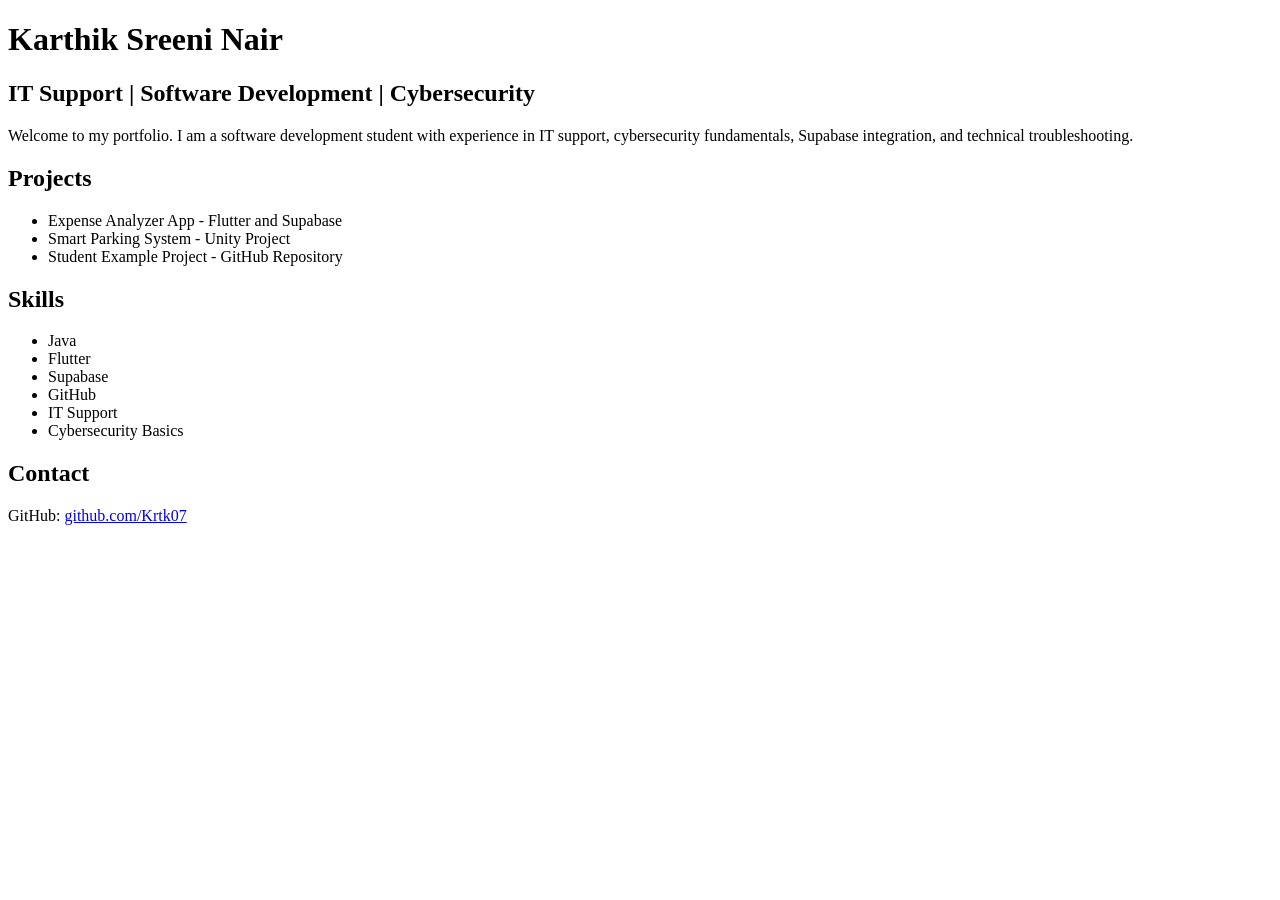
==== index.html @ 46486f05 "Create index.html" ====
<!DOCTYPE html>
<html>
<head>
  <title>Karthik Sreeni Nair - Portfolio</title>
</head>
<body>
  <h1>Karthik Sreeni Nair</h1>
  <h2>IT Support | Software Development | Cybersecurity</h2>

  <p>
    Welcome to my portfolio. I am a software development student with experience in IT support,
    cybersecurity fundamentals, Supabase integration, and technical troubleshooting.
  </p>

  <h2>Projects</h2>
  <ul>
    <li>Expense Analyzer App - Flutter and Supabase</li>
    <li>Smart Parking System - Unity Project</li>
    <li>Student Example Project - GitHub Repository</li>
  </ul>

  <h2>Skills</h2>
  <ul>
    <li>Java</li>
    <li>Flutter</li>
    <li>Supabase</li>
    <li>GitHub</li>
    <li>IT Support</li>
    <li>Cybersecurity Basics</li>
  </ul>

  <h2>Contact</h2>
  <p>GitHub: <a href="https://github.com/Krtk07">github.com/Krtk07</a></p>
</body>
</html>
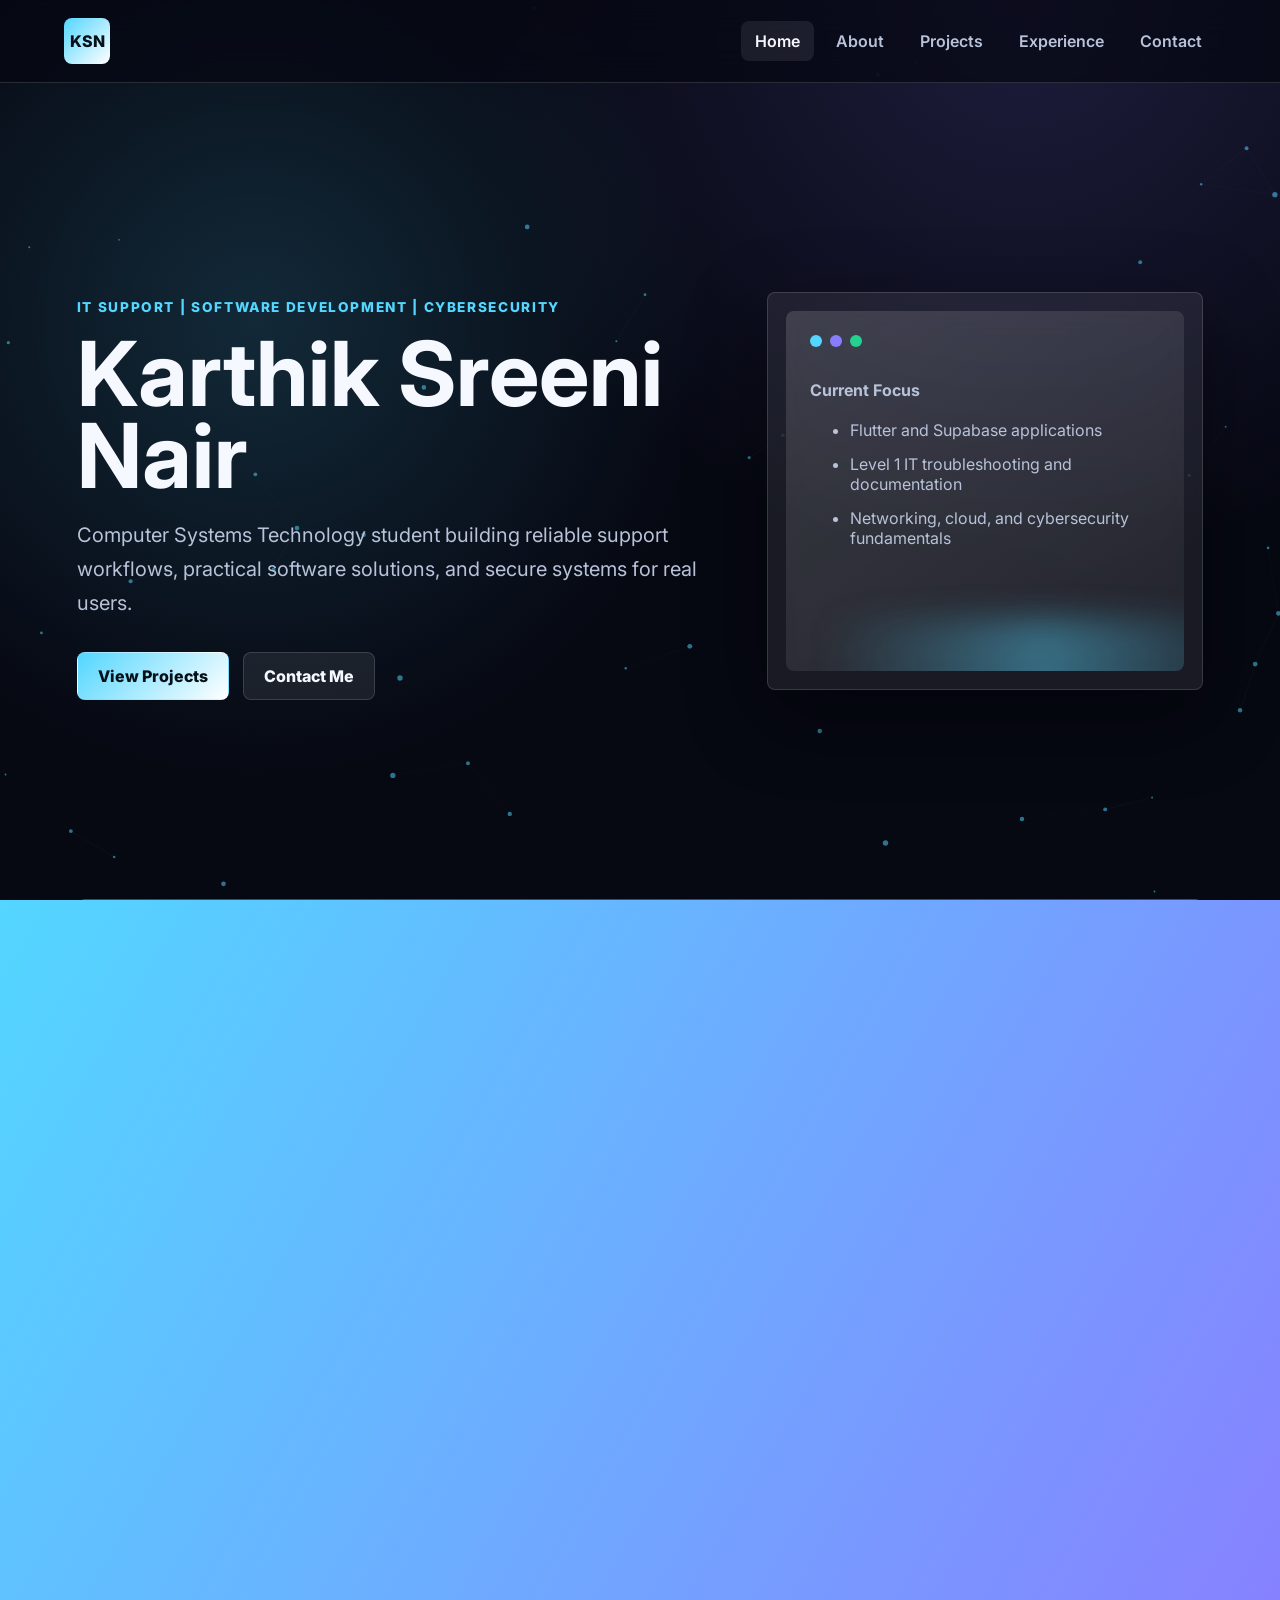
==== commit 9281d0ef: "Add files via upload" ====
--- a/index.html
+++ b/index.html
@@ -1,35 +1,91 @@
 <!DOCTYPE html>
-<html>
+<html lang="en">
 <head>
-  <title>Karthik Sreeni Nair - Portfolio</title>
+  <meta charset="UTF-8">
+  <meta name="viewport" content="width=device-width, initial-scale=1.0">
+  <title>Karthik Sreeni Nair | Portfolio</title>
+  <link rel="preconnect" href="https://fonts.googleapis.com">
+  <link rel="preconnect" href="https://fonts.gstatic.com" crossorigin>
+  <link href="https://fonts.googleapis.com/css2?family=Inter:wght@400;500;600;700;800&display=swap" rel="stylesheet">
+  <link rel="stylesheet" href="style.css">
 </head>
 <body>
-  <h1>Karthik Sreeni Nair</h1>
-  <h2>IT Support | Software Development | Cybersecurity</h2>
+  <canvas id="motion-bg" aria-hidden="true"></canvas>
+  <div class="page-transition"></div>
 
-  <p>
-    Welcome to my portfolio. I am a software development student with experience in IT support,
-    cybersecurity fundamentals, Supabase integration, and technical troubleshooting.
-  </p>
+  <header class="site-header">
+    <a class="brand" href="index.html">KSN</a>
+    <button class="nav-toggle" aria-label="Open navigation">Menu</button>
+    <nav class="site-nav">
+      <a href="index.html" class="active">Home</a>
+      <a href="about.html">About</a>
+      <a href="projects.html">Projects</a>
+      <a href="experience.html">Experience</a>
+      <a href="contact.html">Contact</a>
+    </nav>
+  </header>
 
-  <h2>Projects</h2>
-  <ul>
-    <li>Expense Analyzer App - Flutter and Supabase</li>
-    <li>Smart Parking System - Unity Project</li>
-    <li>Student Example Project - GitHub Repository</li>
-  </ul>
+  <main>
+    <section class="hero">
+      <div class="hero-copy reveal">
+        <p class="eyebrow">IT Support | Software Development | Cybersecurity</p>
+        <h1>Karthik Sreeni Nair</h1>
+        <p class="lead">
+          Computer Systems Technology student building reliable support workflows,
+          practical software solutions, and secure systems for real users.
+        </p>
+        <div class="hero-actions">
+          <a class="btn primary" href="projects.html">View Projects</a>
+          <a class="btn ghost" href="contact.html">Contact Me</a>
+        </div>
+      </div>
+      <div class="hero-panel reveal delay-1">
+        <div class="terminal-card">
+          <div class="terminal-dots"><span></span><span></span><span></span></div>
+          <p><strong>Current Focus</strong></p>
+          <ul>
+            <li>Flutter and Supabase applications</li>
+            <li>Level 1 IT troubleshooting and documentation</li>
+            <li>Networking, cloud, and cybersecurity fundamentals</li>
+          </ul>
+        </div>
+      </div>
+    </section>
 
-  <h2>Skills</h2>
-  <ul>
-    <li>Java</li>
-    <li>Flutter</li>
-    <li>Supabase</li>
-    <li>GitHub</li>
-    <li>IT Support</li>
-    <li>Cybersecurity Basics</li>
-  </ul>
+    <section class="stats-strip reveal">
+      <div><strong>2026</strong><span>Expected Graduation</span></div>
+      <div><strong>6+</strong><span>Technical Skill Areas</span></div>
+      <div><strong>3</strong><span>IT-Aligned Roles</span></div>
+      <div><strong>Live</strong><span>GitHub Portfolio</span></div>
+    </section>
 
-  <h2>Contact</h2>
-  <p>GitHub: <a href="https://github.com/Krtk07">github.com/Krtk07</a></p>
+    <section class="section-grid">
+      <article class="feature-card reveal">
+        <span class="card-number">01</span>
+        <h2>Support Mindset</h2>
+        <p>Hands-on troubleshooting for POS systems, payment terminals, mobile devices, Windows, Linux, and network issues.</p>
+      </article>
+      <article class="feature-card reveal delay-1">
+        <span class="card-number">02</span>
+        <h2>Builder Mindset</h2>
+        <p>Project experience across Flutter, Java, C#, SQL, Supabase, Unity, and responsive web development.</p>
+      </article>
+      <article class="feature-card reveal delay-2">
+        <span class="card-number">03</span>
+        <h2>Security Mindset</h2>
+        <p>Cybersecurity training with vulnerability assessment, log analysis, system hardening, and lab-based security operations.</p>
+      </article>
+    </section>
+  </main>
+
+  <footer class="site-footer">
+    <p>Built by Karthik Sreeni Nair</p>
+    <div>
+      <a href="https://github.com/Krthk07">GitHub</a>
+      <a href="mailto:karthik705030@gmail.com">Email</a>
+    </div>
+  </footer>
+
+  <script src="script.js"></script>
 </body>
 </html>
--- a/style.css
+++ b/style.css
@@ -0,0 +1,575 @@
+:root {
+  --bg: #060812;
+  --panel: rgba(255, 255, 255, 0.08);
+  --panel-strong: rgba(255, 255, 255, 0.14);
+  --text: #f6f8ff;
+  --muted: #b8c2d9;
+  --line: rgba(255, 255, 255, 0.14);
+  --accent: #53d6ff;
+  --accent-2: #8a7cff;
+  --accent-3: #24d18f;
+  --shadow: 0 24px 80px rgba(0, 0, 0, 0.42);
+}
+
+* {
+  box-sizing: border-box;
+}
+
+html {
+  scroll-behavior: smooth;
+}
+
+body {
+  margin: 0;
+  min-height: 100vh;
+  font-family: "Inter", Arial, sans-serif;
+  color: var(--text);
+  background:
+    radial-gradient(circle at 20% 20%, rgba(83, 214, 255, 0.16), transparent 28%),
+    radial-gradient(circle at 80% 0%, rgba(138, 124, 255, 0.18), transparent 30%),
+    var(--bg);
+  overflow-x: hidden;
+}
+
+a {
+  color: inherit;
+  text-decoration: none;
+}
+
+#motion-bg {
+  position: fixed;
+  inset: 0;
+  z-index: -1;
+  opacity: 0.7;
+}
+
+.page-transition {
+  position: fixed;
+  inset: 0;
+  z-index: 20;
+  pointer-events: none;
+  background: linear-gradient(120deg, var(--accent), var(--accent-2));
+  transform: translateY(100%);
+}
+
+body.is-leaving .page-transition {
+  animation: slideCover 0.55s cubic-bezier(0.7, 0, 0.2, 1) forwards;
+}
+
+.site-header {
+  position: sticky;
+  top: 0;
+  z-index: 10;
+  display: flex;
+  align-items: center;
+  justify-content: space-between;
+  padding: 18px clamp(20px, 5vw, 72px);
+  background: rgba(6, 8, 18, 0.72);
+  border-bottom: 1px solid var(--line);
+  backdrop-filter: blur(18px);
+}
+
+.brand {
+  display: grid;
+  place-items: center;
+  width: 46px;
+  height: 46px;
+  border-radius: 8px;
+  color: #061018;
+  font-weight: 800;
+  background: linear-gradient(135deg, var(--accent), #ffffff);
+}
+
+.site-nav {
+  display: flex;
+  align-items: center;
+  gap: 8px;
+}
+
+.site-nav a {
+  padding: 10px 14px;
+  border-radius: 8px;
+  color: var(--muted);
+  font-weight: 600;
+}
+
+.site-nav a:hover,
+.site-nav a.active {
+  color: var(--text);
+  background: var(--panel);
+}
+
+.nav-toggle {
+  display: none;
+  color: var(--text);
+  background: var(--panel);
+  border: 1px solid var(--line);
+  border-radius: 8px;
+  padding: 10px 12px;
+}
+
+.hero {
+  display: grid;
+  grid-template-columns: minmax(0, 1.2fr) minmax(320px, 0.8fr);
+  gap: 36px;
+  align-items: center;
+  min-height: calc(100vh - 84px);
+  padding: 72px clamp(20px, 6vw, 92px);
+}
+
+.eyebrow {
+  color: var(--accent);
+  font-size: 0.85rem;
+  font-weight: 800;
+  letter-spacing: 0.12em;
+  text-transform: uppercase;
+}
+
+h1 {
+  margin: 12px 0 20px;
+  max-width: 980px;
+  font-size: clamp(2.5rem, 7vw, 6.8rem);
+  line-height: 0.92;
+}
+
+h2 {
+  margin: 0 0 14px;
+  font-size: clamp(1.4rem, 3vw, 2.1rem);
+}
+
+h3 {
+  margin: 6px 0 8px;
+  font-size: 1.15rem;
+}
+
+p {
+  color: var(--muted);
+  line-height: 1.7;
+}
+
+.lead {
+  max-width: 760px;
+  font-size: clamp(1rem, 2vw, 1.25rem);
+}
+
+.hero-actions {
+  display: flex;
+  flex-wrap: wrap;
+  gap: 14px;
+  margin-top: 32px;
+}
+
+.btn {
+  display: inline-flex;
+  align-items: center;
+  justify-content: center;
+  min-height: 48px;
+  padding: 0 20px;
+  border-radius: 8px;
+  font-weight: 800;
+  border: 1px solid var(--line);
+}
+
+.btn.primary {
+  color: #041017;
+  background: linear-gradient(135deg, var(--accent), #ffffff);
+}
+
+.btn.ghost {
+  background: var(--panel);
+}
+
+.hero-panel,
+.glass-panel,
+.project-card,
+.feature-card,
+.timeline,
+.contact-hero {
+  border: 1px solid var(--line);
+  background: var(--panel);
+  box-shadow: var(--shadow);
+  backdrop-filter: blur(20px);
+}
+
+.hero-panel {
+  border-radius: 8px;
+  padding: 18px;
+  transform: perspective(900px) rotateY(-8deg);
+}
+
+.terminal-card {
+  min-height: 360px;
+  padding: 24px;
+  border-radius: 8px;
+  background: linear-gradient(145deg, rgba(255, 255, 255, 0.14), rgba(255, 255, 255, 0.04));
+  overflow: hidden;
+  position: relative;
+}
+
+.terminal-card::after {
+  content: "";
+  position: absolute;
+  inset: auto -20% -30% 10%;
+  height: 160px;
+  background: linear-gradient(90deg, transparent, rgba(83, 214, 255, 0.4), transparent);
+  filter: blur(16px);
+  animation: scanLine 4s linear infinite;
+}
+
+.terminal-dots {
+  display: flex;
+  gap: 8px;
+  margin-bottom: 30px;
+}
+
+.terminal-dots span {
+  width: 12px;
+  height: 12px;
+  border-radius: 999px;
+  background: var(--accent);
+}
+
+.terminal-dots span:nth-child(2) {
+  background: var(--accent-2);
+}
+
+.terminal-dots span:nth-child(3) {
+  background: var(--accent-3);
+}
+
+.terminal-card li {
+  margin: 14px 0;
+  color: var(--muted);
+}
+
+.stats-strip {
+  display: grid;
+  grid-template-columns: repeat(4, 1fr);
+  gap: 1px;
+  margin: 0 clamp(20px, 6vw, 92px) 72px;
+  overflow: hidden;
+  border: 1px solid var(--line);
+  border-radius: 8px;
+  background: var(--line);
+}
+
+.stats-strip div {
+  padding: 26px;
+  background: rgba(6, 8, 18, 0.78);
+}
+
+.stats-strip strong {
+  display: block;
+  font-size: 2rem;
+}
+
+.stats-strip span {
+  color: var(--muted);
+}
+
+.section-grid,
+.project-grid,
+.split-section {
+  display: grid;
+  gap: 22px;
+  padding: 0 clamp(20px, 6vw, 92px) 90px;
+}
+
+.section-grid {
+  grid-template-columns: repeat(3, 1fr);
+}
+
+.feature-card {
+  min-height: 260px;
+  padding: 28px;
+  border-radius: 8px;
+}
+
+.card-number {
+  display: inline-flex;
+  margin-bottom: 52px;
+  color: var(--accent);
+  font-weight: 800;
+}
+
+.content-page {
+  padding: 72px 0 40px;
+}
+
+.page-heading {
+  padding: 0 clamp(20px, 6vw, 92px) 44px;
+}
+
+.page-heading h1 {
+  max-width: 1100px;
+  font-size: clamp(2.2rem, 6vw, 5rem);
+}
+
+.split-section {
+  grid-template-columns: minmax(0, 0.9fr) minmax(0, 1.1fr);
+  align-items: stretch;
+}
+
+.glass-panel {
+  border-radius: 8px;
+  padding: 30px;
+}
+
+.skill-cloud {
+  display: flex;
+  flex-wrap: wrap;
+  align-content: center;
+  gap: 12px;
+}
+
+.skill-cloud span,
+.tags span {
+  display: inline-flex;
+  padding: 10px 13px;
+  border-radius: 8px;
+  color: var(--text);
+  background: var(--panel-strong);
+  border: 1px solid var(--line);
+  font-weight: 700;
+}
+
+.timeline {
+  margin: 0 clamp(20px, 6vw, 92px) 90px;
+  padding: 34px;
+  border-radius: 8px;
+}
+
+.timeline-item {
+  position: relative;
+  padding: 24px 0 24px 28px;
+  border-left: 2px solid var(--line);
+}
+
+.timeline-item::before {
+  content: "";
+  position: absolute;
+  left: -7px;
+  top: 32px;
+  width: 12px;
+  height: 12px;
+  border-radius: 999px;
+  background: var(--accent);
+  box-shadow: 0 0 0 8px rgba(83, 214, 255, 0.14);
+}
+
+.timeline-item span {
+  color: var(--accent);
+  font-weight: 800;
+}
+
+.project-grid {
+  grid-template-columns: repeat(2, minmax(0, 1fr));
+}
+
+.project-card {
+  border-radius: 8px;
+  padding: 18px;
+}
+
+.project-visual {
+  display: grid;
+  place-items: end start;
+  min-height: 220px;
+  padding: 22px;
+  margin-bottom: 22px;
+  border-radius: 8px;
+  overflow: hidden;
+  background: linear-gradient(135deg, rgba(83, 214, 255, 0.9), rgba(138, 124, 255, 0.5));
+}
+
+.project-visual span {
+  font-size: 4rem;
+  font-weight: 800;
+}
+
+.video-style {
+  position: relative;
+}
+
+.video-style::before,
+.video-style::after {
+  content: "";
+  position: absolute;
+  inset: -30%;
+  background:
+    linear-gradient(90deg, transparent, rgba(255, 255, 255, 0.25), transparent),
+    repeating-linear-gradient(0deg, rgba(255, 255, 255, 0.1) 0 1px, transparent 1px 14px);
+  animation: videoMove 5s linear infinite;
+}
+
+.video-style span {
+  position: relative;
+  z-index: 1;
+}
+
+.video-style.alt {
+  background: linear-gradient(135deg, #8a7cff, #ff6fb1);
+}
+
+.video-style.warm {
+  background: linear-gradient(135deg, #ffb86b, #ff6b6b);
+}
+
+.video-style.green {
+  background: linear-gradient(135deg, #24d18f, #53d6ff);
+}
+
+.tags {
+  display: flex;
+  flex-wrap: wrap;
+  gap: 10px;
+  margin-top: 20px;
+}
+
+.contact-hero {
+  margin: 0 clamp(20px, 6vw, 92px) 90px;
+  padding: clamp(28px, 6vw, 64px);
+  border-radius: 8px;
+}
+
+.contact-grid {
+  display: grid;
+  grid-template-columns: repeat(2, minmax(0, 1fr));
+  gap: 14px;
+  margin-top: 34px;
+}
+
+.contact-grid a {
+  padding: 18px;
+  border-radius: 8px;
+  background: var(--panel-strong);
+  border: 1px solid var(--line);
+  color: var(--accent);
+  font-weight: 800;
+  word-break: break-word;
+}
+
+.site-footer {
+  display: flex;
+  justify-content: space-between;
+  gap: 20px;
+  padding: 28px clamp(20px, 5vw, 72px);
+  border-top: 1px solid var(--line);
+}
+
+.site-footer div {
+  display: flex;
+  gap: 18px;
+}
+
+.site-footer a {
+  color: var(--accent);
+  font-weight: 800;
+}
+
+.reveal {
+  opacity: 0;
+  transform: translateY(26px);
+  transition: opacity 0.75s ease, transform 0.75s ease;
+}
+
+.reveal.visible {
+  opacity: 1;
+  transform: translateY(0);
+}
+
+.delay-1 {
+  transition-delay: 0.12s;
+}
+
+.delay-2 {
+  transition-delay: 0.24s;
+}
+
+@keyframes slideCover {
+  to {
+    transform: translateY(0);
+  }
+}
+
+@keyframes scanLine {
+  from {
+    transform: translateX(-80%);
+  }
+  to {
+    transform: translateX(160%);
+  }
+}
+
+@keyframes videoMove {
+  from {
+    transform: translate3d(-12%, -12%, 0) rotate(0deg);
+  }
+  to {
+    transform: translate3d(12%, 12%, 0) rotate(8deg);
+  }
+}
+
+@media (max-width: 900px) {
+  .site-header {
+    align-items: flex-start;
+  }
+
+  .nav-toggle {
+    display: inline-flex;
+  }
+
+  .site-nav {
+    display: none;
+    position: absolute;
+    top: 72px;
+    left: 20px;
+    right: 20px;
+    flex-direction: column;
+    align-items: stretch;
+    padding: 12px;
+    border: 1px solid var(--line);
+    border-radius: 8px;
+    background: rgba(6, 8, 18, 0.96);
+  }
+
+  .site-nav.open {
+    display: flex;
+  }
+
+  .hero,
+  .split-section,
+  .project-grid,
+  .section-grid {
+    grid-template-columns: 1fr;
+  }
+
+  .hero {
+    min-height: auto;
+    padding-top: 46px;
+  }
+
+  .hero-panel {
+    transform: none;
+  }
+
+  .stats-strip,
+  .contact-grid {
+    grid-template-columns: 1fr;
+  }
+
+  .site-footer {
+    flex-direction: column;
+  }
+}
+
+@media (prefers-reduced-motion: reduce) {
+  *,
+  *::before,
+  *::after {
+    animation-duration: 0.01ms !important;
+    animation-iteration-count: 1 !important;
+    scroll-behavior: auto !important;
+    transition-duration: 0.01ms !important;
+  }
+}
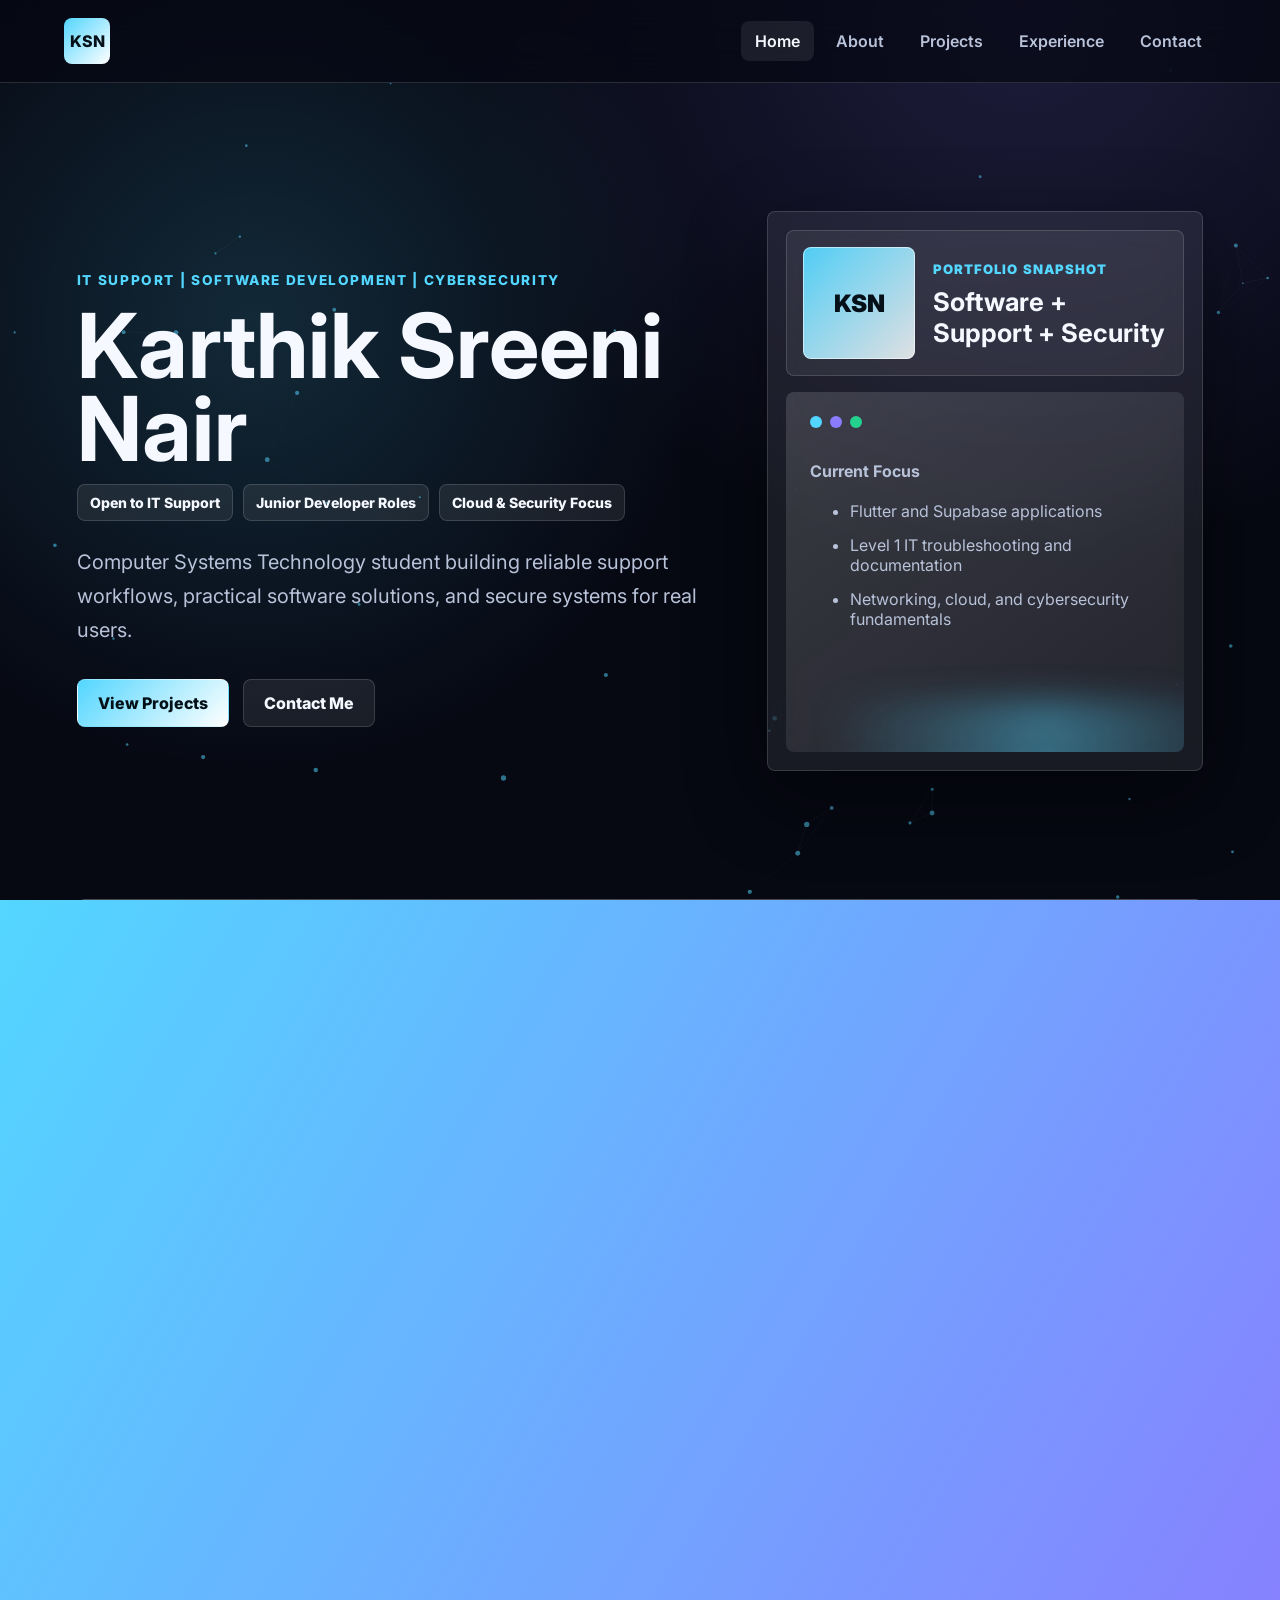
==== commit c259319b: "Add files via upload" ====
--- a/index.html
+++ b/index.html
@@ -30,6 +30,11 @@
       <div class="hero-copy reveal">
         <p class="eyebrow">IT Support | Software Development | Cybersecurity</p>
         <h1>Karthik Sreeni Nair</h1>
+        <div class="hero-badges" aria-label="Portfolio highlights">
+          <span>Open to IT Support</span>
+          <span>Junior Developer Roles</span>
+          <span>Cloud & Security Focus</span>
+        </div>
         <p class="lead">
           Computer Systems Technology student building reliable support workflows,
           practical software solutions, and secure systems for real users.
@@ -40,6 +45,16 @@
         </div>
       </div>
       <div class="hero-panel reveal delay-1">
+        <div class="profile-card">
+          <div class="profile-photo">
+            <img src="assets/profile.jpg" alt="Karthik Sreeni Nair" onerror="this.parentElement.classList.add('no-photo'); this.remove();">
+            <span>KSN</span>
+          </div>
+          <div>
+            <p class="profile-label">Portfolio Snapshot</p>
+            <h2>Software + Support + Security</h2>
+          </div>
+        </div>
         <div class="terminal-card">
           <div class="terminal-dots"><span></span><span></span><span></span></div>
           <p><strong>Current Focus</strong></p>
--- a/style.css
+++ b/style.css
@@ -159,6 +159,23 @@
   margin-top: 32px;
 }
 
+.hero-badges {
+  display: flex;
+  flex-wrap: wrap;
+  gap: 10px;
+  margin: -6px 0 24px;
+}
+
+.hero-badges span {
+  padding: 9px 12px;
+  border: 1px solid var(--line);
+  border-radius: 8px;
+  color: var(--text);
+  background: rgba(255, 255, 255, 0.08);
+  font-size: 0.88rem;
+  font-weight: 800;
+}
+
 .btn {
   display: inline-flex;
   align-items: center;
@@ -197,6 +214,69 @@
   transform: perspective(900px) rotateY(-8deg);
 }
 
+.profile-card {
+  display: grid;
+  grid-template-columns: 112px 1fr;
+  gap: 18px;
+  align-items: center;
+  margin-bottom: 16px;
+  padding: 16px;
+  border: 1px solid var(--line);
+  border-radius: 8px;
+  background: rgba(255, 255, 255, 0.07);
+}
+
+.profile-photo {
+  position: relative;
+  display: grid;
+  place-items: center;
+  width: 112px;
+  height: 112px;
+  overflow: hidden;
+  border-radius: 8px;
+  background:
+    linear-gradient(135deg, rgba(83, 214, 255, 0.95), rgba(255, 255, 255, 0.85));
+  color: #061018;
+  font-size: 1.5rem;
+  font-weight: 900;
+}
+
+.profile-photo::after {
+  content: "";
+  position: absolute;
+  inset: 0;
+  border: 1px solid rgba(255, 255, 255, 0.55);
+  border-radius: inherit;
+}
+
+.profile-photo img {
+  position: absolute;
+  inset: 0;
+  width: 100%;
+  height: 100%;
+  object-fit: cover;
+  z-index: 1;
+}
+
+.profile-photo span {
+  position: relative;
+  z-index: 0;
+}
+
+.profile-label {
+  margin: 0 0 6px;
+  color: var(--accent);
+  font-size: 0.82rem;
+  font-weight: 900;
+  letter-spacing: 0.08em;
+  text-transform: uppercase;
+}
+
+.profile-card h2 {
+  margin: 0;
+  font-size: clamp(1.2rem, 2vw, 1.6rem);
+}
+
 .terminal-card {
   min-height: 360px;
   padding: 24px;
@@ -373,7 +453,7 @@
 
 .project-visual {
   display: grid;
-  place-items: end start;
+  place-items: center;
   min-height: 220px;
   padding: 22px;
   margin-bottom: 22px;
@@ -385,6 +465,131 @@
 .project-visual span {
   font-size: 4rem;
   font-weight: 800;
+}
+
+.project-detail {
+  margin-top: 12px;
+  padding-top: 12px;
+  border-top: 1px solid var(--line);
+  color: #d9e3f7;
+  font-size: 0.96rem;
+}
+
+.app-visual {
+  background:
+    radial-gradient(circle at 20% 25%, rgba(255, 255, 255, 0.24), transparent 18%),
+    linear-gradient(135deg, rgba(83, 214, 255, 0.9), rgba(138, 124, 255, 0.5));
+}
+
+.phone-mockup {
+  width: 132px;
+  height: 190px;
+  padding: 18px;
+  border: 6px solid rgba(4, 16, 23, 0.86);
+  border-radius: 26px;
+  background: rgba(255, 255, 255, 0.9);
+  box-shadow: 0 22px 40px rgba(0, 0, 0, 0.28);
+  animation: floatCard 4s ease-in-out infinite;
+}
+
+.phone-mockup span {
+  display: block;
+  height: 22px;
+  margin: 12px 0;
+  border-radius: 8px;
+  background: linear-gradient(90deg, #53d6ff, #8a7cff);
+}
+
+.phone-mockup span:nth-child(2) {
+  width: 70%;
+  background: #24d18f;
+}
+
+.phone-mockup span:nth-child(3) {
+  width: 88%;
+}
+
+.parking-visual {
+  background: linear-gradient(135deg, #8a7cff, #ff6fb1);
+}
+
+.parking-grid {
+  display: grid;
+  grid-template-columns: repeat(3, 70px);
+  gap: 12px;
+  transform: rotateX(52deg) rotateZ(-18deg);
+}
+
+.parking-grid i {
+  height: 82px;
+  border-radius: 8px;
+  background: rgba(255, 255, 255, 0.22);
+  border: 2px solid rgba(255, 255, 255, 0.45);
+  animation: parkingPulse 2.8s ease-in-out infinite;
+}
+
+.parking-grid i:nth-child(2),
+.parking-grid i:nth-child(5) {
+  background: rgba(36, 209, 143, 0.86);
+}
+
+.security-visual {
+  position: relative;
+  background: linear-gradient(135deg, #ffb86b, #ff6b6b);
+}
+
+.shield-mockup {
+  width: 150px;
+  height: 170px;
+  clip-path: polygon(50% 0, 92% 18%, 82% 78%, 50% 100%, 18% 78%, 8% 18%);
+  background: rgba(255, 255, 255, 0.88);
+  box-shadow: 0 24px 44px rgba(0, 0, 0, 0.24);
+}
+
+.scan-beam {
+  position: absolute;
+  width: 120%;
+  height: 22px;
+  background: rgba(255, 255, 255, 0.45);
+  filter: blur(4px);
+  animation: securityScan 2.4s linear infinite;
+}
+
+.support-visual {
+  background: linear-gradient(135deg, #24d18f, #53d6ff);
+}
+
+.ticket-stack {
+  position: relative;
+  width: 220px;
+  height: 142px;
+}
+
+.ticket-stack span {
+  position: absolute;
+  width: 180px;
+  height: 86px;
+  border-radius: 8px;
+  background: rgba(255, 255, 255, 0.86);
+  box-shadow: 0 18px 30px rgba(0, 0, 0, 0.22);
+  animation: ticketShift 3.8s ease-in-out infinite;
+}
+
+.ticket-stack span:nth-child(1) {
+  left: 0;
+  top: 0;
+}
+
+.ticket-stack span:nth-child(2) {
+  left: 20px;
+  top: 28px;
+  animation-delay: 0.2s;
+}
+
+.ticket-stack span:nth-child(3) {
+  left: 40px;
+  top: 56px;
+  animation-delay: 0.4s;
 }
 
 .video-style {
@@ -507,6 +712,42 @@
   }
   to {
     transform: translate3d(12%, 12%, 0) rotate(8deg);
+  }
+}
+
+@keyframes floatCard {
+  0%, 100% {
+    transform: translateY(0) rotate(-3deg);
+  }
+  50% {
+    transform: translateY(-14px) rotate(3deg);
+  }
+}
+
+@keyframes parkingPulse {
+  0%, 100% {
+    transform: translateY(0);
+  }
+  50% {
+    transform: translateY(-10px);
+  }
+}
+
+@keyframes securityScan {
+  from {
+    transform: translateY(-120px) rotate(-12deg);
+  }
+  to {
+    transform: translateY(150px) rotate(-12deg);
+  }
+}
+
+@keyframes ticketShift {
+  0%, 100% {
+    transform: translateX(0);
+  }
+  50% {
+    transform: translateX(14px);
   }
 }
 
@@ -553,6 +794,10 @@
     transform: none;
   }
 
+  .profile-card {
+    grid-template-columns: 1fr;
+  }
+
   .stats-strip,
   .contact-grid {
     grid-template-columns: 1fr;
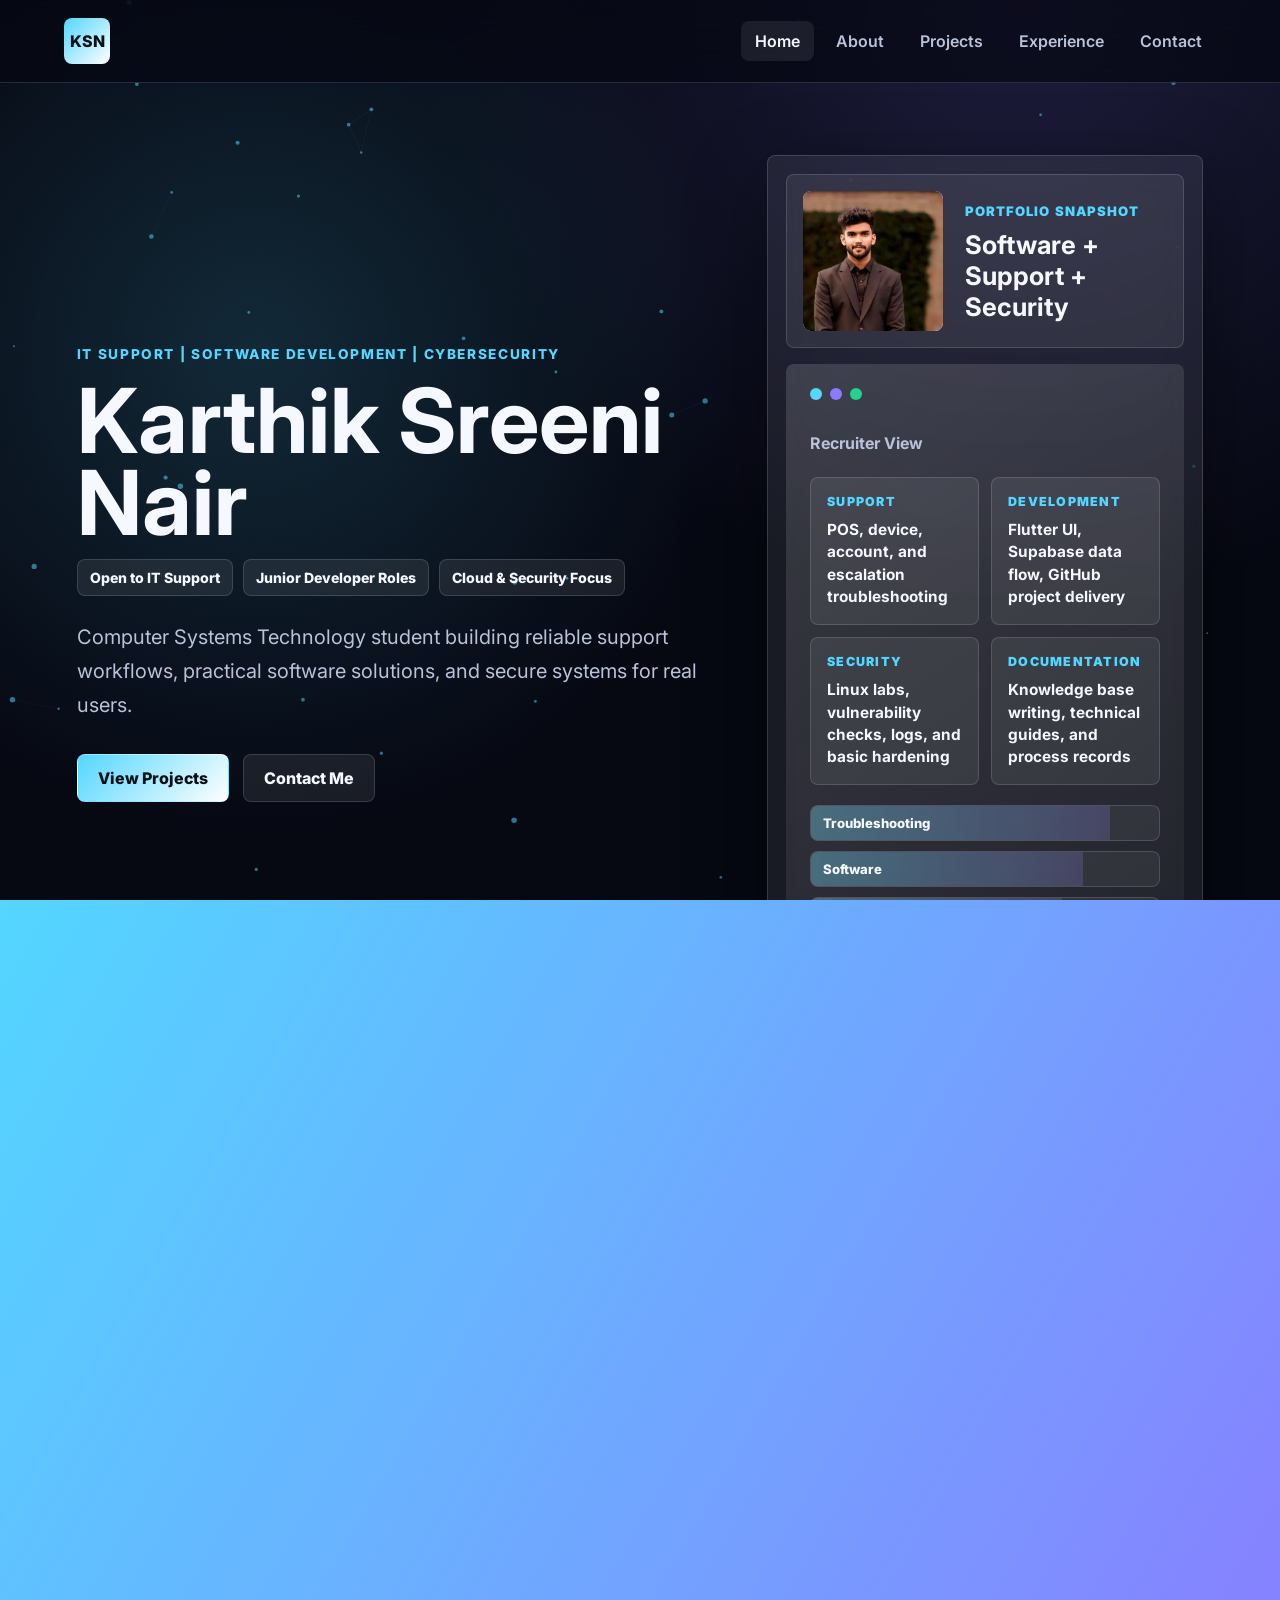
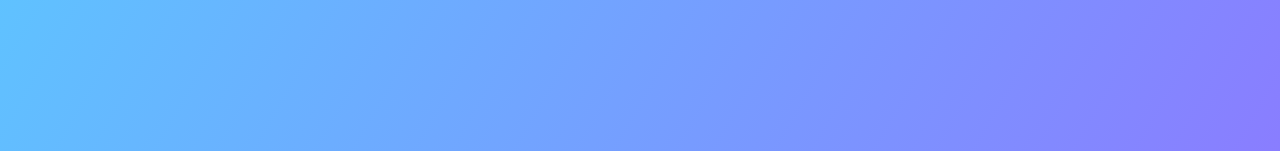
==== commit d22afef8: "Add files via upload" ====
--- a/index.html
+++ b/index.html
@@ -47,7 +47,7 @@
       <div class="hero-panel reveal delay-1">
         <div class="profile-card">
           <div class="profile-photo">
-            <img src="assets/profile.jpg" alt="Karthik Sreeni Nair" onerror="this.parentElement.classList.add('no-photo'); this.remove();">
+            <img src="profile.jpg" alt="Karthik Sreeni Nair" onerror="this.parentElement.classList.add('no-photo'); this.remove();">
             <span>KSN</span>
           </div>
           <div>
@@ -57,12 +57,30 @@
         </div>
         <div class="terminal-card">
           <div class="terminal-dots"><span></span><span></span><span></span></div>
-          <p><strong>Current Focus</strong></p>
-          <ul>
-            <li>Flutter and Supabase applications</li>
-            <li>Level 1 IT troubleshooting and documentation</li>
-            <li>Networking, cloud, and cybersecurity fundamentals</li>
-          </ul>
+          <p><strong>Recruiter View</strong></p>
+          <div class="ops-grid">
+            <div>
+              <span>Support</span>
+              <strong>POS, device, account, and escalation troubleshooting</strong>
+            </div>
+            <div>
+              <span>Development</span>
+              <strong>Flutter UI, Supabase data flow, GitHub project delivery</strong>
+            </div>
+            <div>
+              <span>Security</span>
+              <strong>Linux labs, vulnerability checks, logs, and basic hardening</strong>
+            </div>
+            <div>
+              <span>Documentation</span>
+              <strong>Knowledge base writing, technical guides, and process records</strong>
+            </div>
+          </div>
+          <div class="signal-bar" aria-label="technical readiness indicators">
+            <span style="--level: 86%">Troubleshooting</span>
+            <span style="--level: 78%">Software</span>
+            <span style="--level: 72%">Cloud/Data</span>
+          </div>
         </div>
       </div>
     </section>
--- a/style.css
+++ b/style.css
@@ -216,8 +216,8 @@
 
 .profile-card {
   display: grid;
-  grid-template-columns: 112px 1fr;
-  gap: 18px;
+  grid-template-columns: 140px 1fr;
+  gap: 22px;
   align-items: center;
   margin-bottom: 16px;
   padding: 16px;
@@ -230,8 +230,8 @@
   position: relative;
   display: grid;
   place-items: center;
-  width: 112px;
-  height: 112px;
+  width: 140px;
+  height: 140px;
   overflow: hidden;
   border-radius: 8px;
   background:
@@ -278,7 +278,7 @@
 }
 
 .terminal-card {
-  min-height: 360px;
+  min-height: 410px;
   padding: 24px;
   border-radius: 8px;
   background: linear-gradient(145deg, rgba(255, 255, 255, 0.14), rgba(255, 255, 255, 0.04));
@@ -320,6 +320,66 @@
 .terminal-card li {
   margin: 14px 0;
   color: var(--muted);
+}
+
+.ops-grid {
+  display: grid;
+  grid-template-columns: repeat(2, minmax(0, 1fr));
+  gap: 12px;
+  margin-top: 20px;
+}
+
+.ops-grid div {
+  min-height: 116px;
+  padding: 16px;
+  border: 1px solid var(--line);
+  border-radius: 8px;
+  background: rgba(255, 255, 255, 0.07);
+}
+
+.ops-grid span {
+  display: block;
+  margin-bottom: 10px;
+  color: var(--accent);
+  font-size: 0.78rem;
+  font-weight: 900;
+  letter-spacing: 0.1em;
+  text-transform: uppercase;
+}
+
+.ops-grid strong {
+  display: block;
+  color: var(--text);
+  font-size: 0.96rem;
+  line-height: 1.45;
+}
+
+.signal-bar {
+  display: grid;
+  gap: 10px;
+  margin-top: 20px;
+}
+
+.signal-bar span {
+  position: relative;
+  display: block;
+  overflow: hidden;
+  padding: 9px 12px;
+  border: 1px solid var(--line);
+  border-radius: 8px;
+  color: var(--text);
+  font-size: 0.82rem;
+  font-weight: 800;
+  background: rgba(255, 255, 255, 0.06);
+}
+
+.signal-bar span::before {
+  content: "";
+  position: absolute;
+  inset: 0 auto 0 0;
+  width: var(--level);
+  z-index: -1;
+  background: linear-gradient(90deg, rgba(83, 214, 255, 0.32), rgba(138, 124, 255, 0.2));
 }
 
 .stats-strip {
@@ -798,6 +858,10 @@
     grid-template-columns: 1fr;
   }
 
+  .ops-grid {
+    grid-template-columns: 1fr;
+  }
+
   .stats-strip,
   .contact-grid {
     grid-template-columns: 1fr;
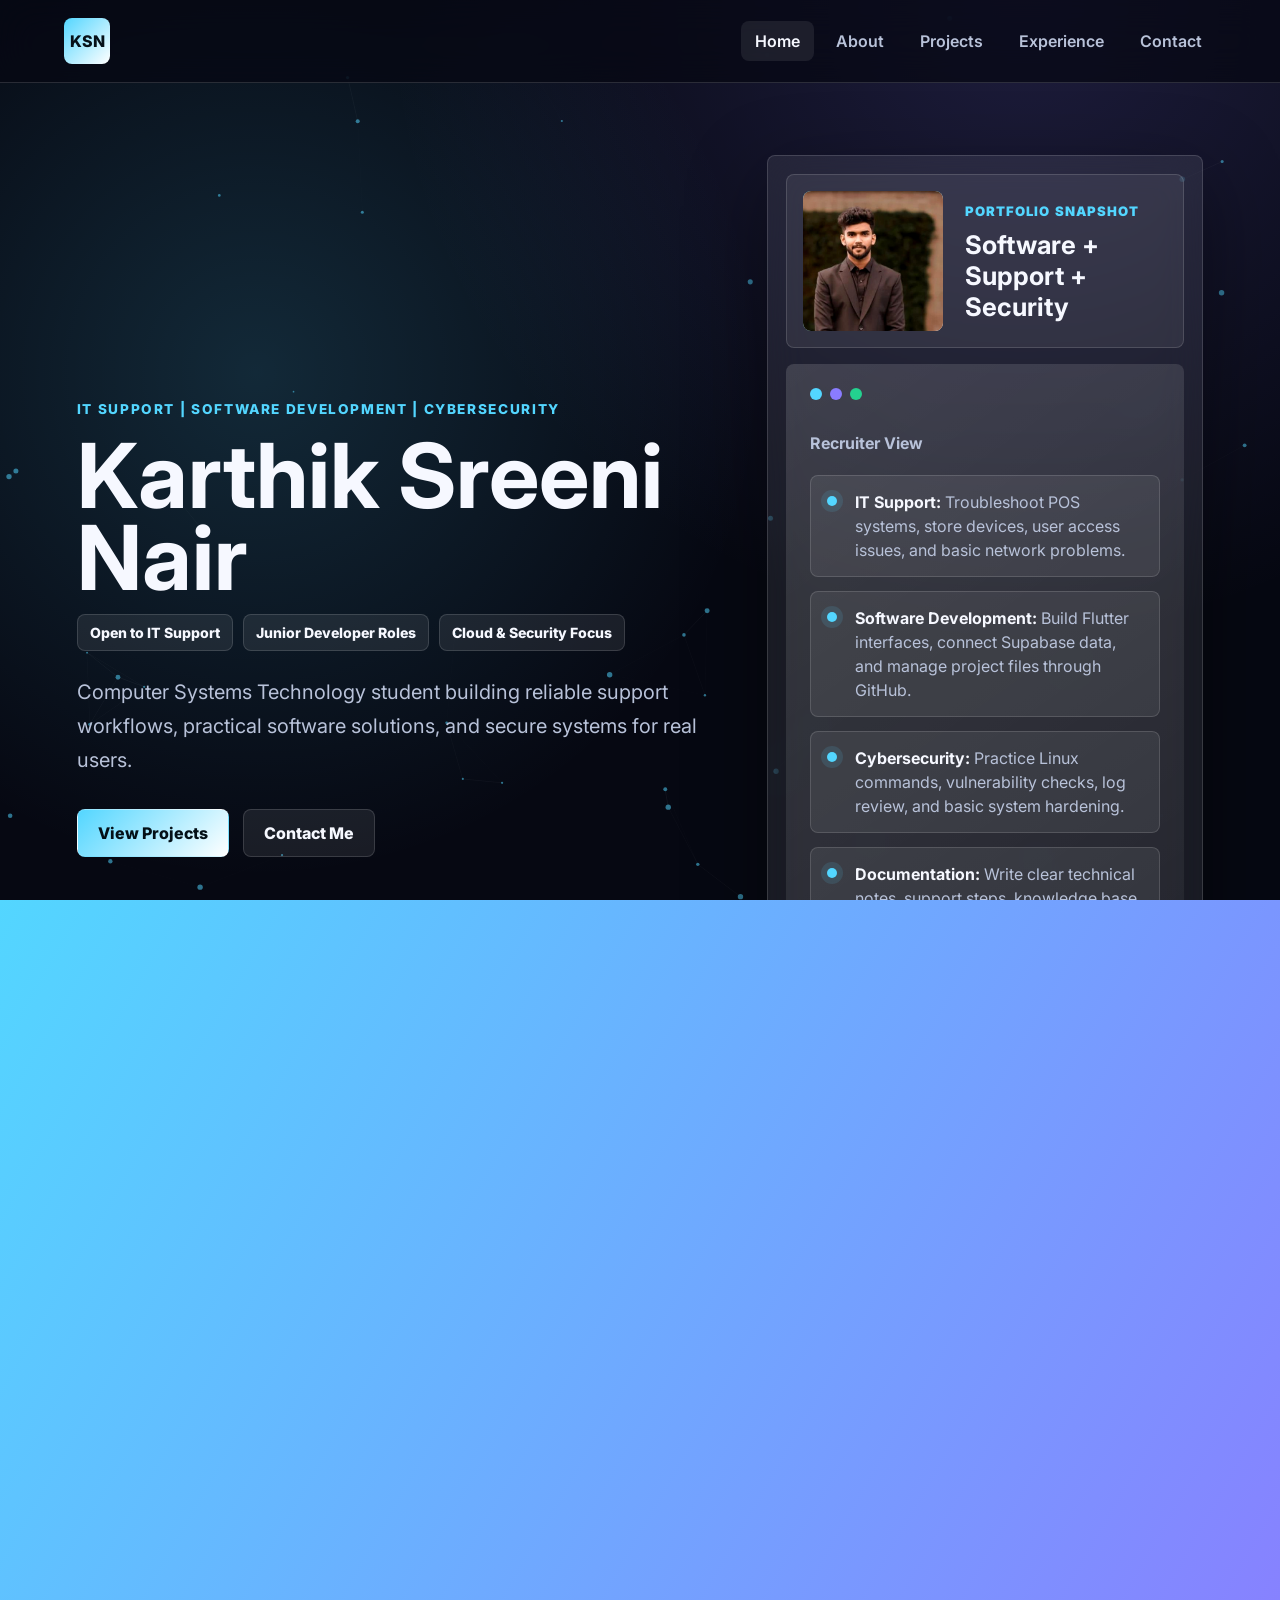
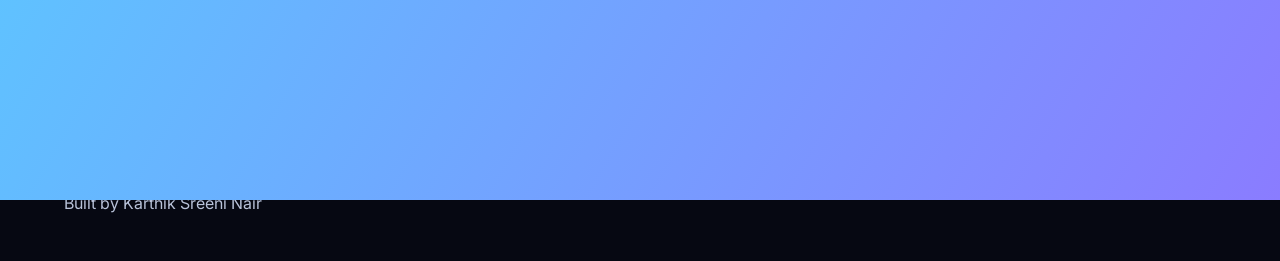
==== commit 2a240838: "Add files via upload" ====
--- a/index.html
+++ b/index.html
@@ -58,28 +58,16 @@
         <div class="terminal-card">
           <div class="terminal-dots"><span></span><span></span><span></span></div>
           <p><strong>Recruiter View</strong></p>
-          <div class="ops-grid">
-            <div>
-              <span>Support</span>
-              <strong>POS, device, account, and escalation troubleshooting</strong>
-            </div>
-            <div>
-              <span>Development</span>
-              <strong>Flutter UI, Supabase data flow, GitHub project delivery</strong>
-            </div>
-            <div>
-              <span>Security</span>
-              <strong>Linux labs, vulnerability checks, logs, and basic hardening</strong>
-            </div>
-            <div>
-              <span>Documentation</span>
-              <strong>Knowledge base writing, technical guides, and process records</strong>
-            </div>
-          </div>
-          <div class="signal-bar" aria-label="technical readiness indicators">
-            <span style="--level: 86%">Troubleshooting</span>
-            <span style="--level: 78%">Software</span>
-            <span style="--level: 72%">Cloud/Data</span>
+          <ul class="recruiter-list">
+            <li><strong>IT Support:</strong> Troubleshoot POS systems, store devices, user access issues, and basic network problems.</li>
+            <li><strong>Software Development:</strong> Build Flutter interfaces, connect Supabase data, and manage project files through GitHub.</li>
+            <li><strong>Cybersecurity:</strong> Practice Linux commands, vulnerability checks, log review, and basic system hardening.</li>
+            <li><strong>Documentation:</strong> Write clear technical notes, support steps, knowledge base content, and process records.</li>
+          </ul>
+          <div class="mini-metrics" aria-label="portfolio strengths">
+            <span>Support Ready</span>
+            <span>Cloud/Data</span>
+            <span>Security Basics</span>
           </div>
         </div>
       </div>
--- a/style.css
+++ b/style.css
@@ -322,64 +322,58 @@
   color: var(--muted);
 }
 
-.ops-grid {
+.recruiter-list {
   display: grid;
-  grid-template-columns: repeat(2, minmax(0, 1fr));
-  gap: 12px;
-  margin-top: 20px;
-}
-
-.ops-grid div {
-  min-height: 116px;
-  padding: 16px;
+  gap: 14px;
+  margin: 18px 0 0;
+  padding: 0;
+  list-style: none;
+}
+
+.recruiter-list li {
+  position: relative;
+  margin: 0;
+  padding: 14px 14px 14px 44px;
   border: 1px solid var(--line);
   border-radius: 8px;
+  color: var(--muted);
+  line-height: 1.5;
   background: rgba(255, 255, 255, 0.07);
 }
 
-.ops-grid span {
-  display: block;
-  margin-bottom: 10px;
+.recruiter-list li::before {
+  content: "";
+  position: absolute;
+  left: 16px;
+  top: 20px;
+  width: 10px;
+  height: 10px;
+  border-radius: 999px;
+  background: var(--accent);
+  box-shadow: 0 0 0 6px rgba(83, 214, 255, 0.12);
+}
+
+.recruiter-list strong {
+  color: var(--text);
+}
+
+.mini-metrics {
+  display: flex;
+  flex-wrap: wrap;
+  gap: 10px;
+  margin-top: 18px;
+}
+
+.mini-metrics span {
+  padding: 8px 10px;
+  border: 1px solid var(--line);
+  border-radius: 8px;
   color: var(--accent);
+  background: rgba(83, 214, 255, 0.08);
   font-size: 0.78rem;
   font-weight: 900;
-  letter-spacing: 0.1em;
+  letter-spacing: 0.06em;
   text-transform: uppercase;
-}
-
-.ops-grid strong {
-  display: block;
-  color: var(--text);
-  font-size: 0.96rem;
-  line-height: 1.45;
-}
-
-.signal-bar {
-  display: grid;
-  gap: 10px;
-  margin-top: 20px;
-}
-
-.signal-bar span {
-  position: relative;
-  display: block;
-  overflow: hidden;
-  padding: 9px 12px;
-  border: 1px solid var(--line);
-  border-radius: 8px;
-  color: var(--text);
-  font-size: 0.82rem;
-  font-weight: 800;
-  background: rgba(255, 255, 255, 0.06);
-}
-
-.signal-bar span::before {
-  content: "";
-  position: absolute;
-  inset: 0 auto 0 0;
-  width: var(--level);
-  z-index: -1;
-  background: linear-gradient(90deg, rgba(83, 214, 255, 0.32), rgba(138, 124, 255, 0.2));
 }
 
 .stats-strip {
@@ -652,6 +646,186 @@
   animation-delay: 0.4s;
 }
 
+.phishing-visual {
+  background:
+    radial-gradient(circle at 74% 20%, rgba(255, 255, 255, 0.28), transparent 18%),
+    linear-gradient(135deg, #ff6fb1, #8a7cff);
+}
+
+.mail-scene {
+  position: relative;
+  width: 220px;
+  height: 140px;
+  border-radius: 10px;
+  background: rgba(255, 255, 255, 0.9);
+  box-shadow: 0 22px 44px rgba(0, 0, 0, 0.25);
+  animation: floatCard 4.6s ease-in-out infinite;
+}
+
+.mail-scene::before,
+.mail-scene::after {
+  content: "";
+  position: absolute;
+  inset: 0;
+  clip-path: polygon(0 0, 50% 55%, 100% 0);
+  background: rgba(138, 124, 255, 0.25);
+}
+
+.mail-scene span {
+  position: absolute;
+  left: 26px;
+  right: 72px;
+  bottom: 30px;
+  height: 16px;
+  border-radius: 8px;
+  background: #8a7cff;
+}
+
+.mail-scene strong {
+  position: absolute;
+  right: 22px;
+  bottom: 20px;
+  display: grid;
+  place-items: center;
+  width: 44px;
+  height: 44px;
+  border-radius: 999px;
+  color: #ffffff;
+  background: #ff3d71;
+  animation: warningPulse 1.4s ease-in-out infinite;
+}
+
+.network-visual {
+  background:
+    radial-gradient(circle at 20% 70%, rgba(36, 209, 143, 0.28), transparent 16%),
+    linear-gradient(135deg, #16233a, #53d6ff);
+}
+
+.network-map {
+  position: relative;
+  width: 260px;
+  height: 170px;
+}
+
+.network-map::before,
+.network-map::after {
+  content: "";
+  position: absolute;
+  inset: 32px 36px;
+  border: 2px solid rgba(255, 255, 255, 0.36);
+  transform: rotate(-12deg);
+}
+
+.network-map::after {
+  inset: 50px 72px;
+  transform: rotate(14deg);
+}
+
+.network-map span {
+  position: absolute;
+  width: 54px;
+  height: 54px;
+  border-radius: 14px;
+  background: rgba(255, 255, 255, 0.9);
+  box-shadow: 0 16px 30px rgba(0, 0, 0, 0.22);
+  animation: nodePulse 2.6s ease-in-out infinite;
+}
+
+.network-map span:nth-child(1) { left: 0; top: 8px; }
+.network-map span:nth-child(2) { right: 4px; top: 24px; animation-delay: 0.2s; }
+.network-map span:nth-child(3) { left: 70px; bottom: 4px; animation-delay: 0.4s; }
+.network-map span:nth-child(4) { right: 72px; bottom: 24px; animation-delay: 0.6s; }
+
+.cloud-visual {
+  background: linear-gradient(135deg, #53d6ff, #24d18f);
+}
+
+.cloud-lock {
+  position: relative;
+  width: 240px;
+  height: 150px;
+}
+
+.cloud-lock span {
+  position: absolute;
+  left: 10px;
+  top: 34px;
+  width: 190px;
+  height: 76px;
+  border-radius: 50px;
+  background: rgba(255, 255, 255, 0.88);
+  box-shadow: 0 20px 36px rgba(0, 0, 0, 0.22);
+}
+
+.cloud-lock span::before,
+.cloud-lock span::after {
+  content: "";
+  position: absolute;
+  bottom: 42px;
+  border-radius: 999px;
+  background: inherit;
+}
+
+.cloud-lock span::before {
+  left: 34px;
+  width: 72px;
+  height: 72px;
+}
+
+.cloud-lock span::after {
+  right: 34px;
+  width: 56px;
+  height: 56px;
+}
+
+.cloud-lock i {
+  position: absolute;
+  right: 20px;
+  bottom: 10px;
+  width: 78px;
+  height: 62px;
+  border-radius: 10px;
+  background: #061018;
+  animation: lockFloat 3.4s ease-in-out infinite;
+}
+
+.cloud-lock i::before {
+  content: "";
+  position: absolute;
+  left: 18px;
+  top: -34px;
+  width: 42px;
+  height: 42px;
+  border: 8px solid #061018;
+  border-bottom: 0;
+  border-radius: 26px 26px 0 0;
+}
+
+.siem-visual {
+  background: linear-gradient(135deg, #111827, #8a7cff);
+}
+
+.log-console {
+  width: 250px;
+  padding: 18px;
+  border-radius: 12px;
+  background: rgba(6, 8, 18, 0.9);
+  box-shadow: 0 24px 44px rgba(0, 0, 0, 0.3);
+}
+
+.log-console span {
+  display: block;
+  height: 16px;
+  margin: 14px 0;
+  border-radius: 8px;
+  background: linear-gradient(90deg, #53d6ff, transparent);
+  animation: logSweep 2.6s ease-in-out infinite;
+}
+
+.log-console span:nth-child(2) { width: 68%; animation-delay: 0.2s; background: linear-gradient(90deg, #24d18f, transparent); }
+.log-console span:nth-child(3) { width: 84%; animation-delay: 0.4s; background: linear-gradient(90deg, #ffb86b, transparent); }
+.log-console span:nth-child(4) { width: 58%; animation-delay: 0.6s; background: linear-gradient(90deg, #ff6fb1, transparent); }
+
 .video-style {
   position: relative;
 }
@@ -808,6 +982,44 @@
   }
   50% {
     transform: translateX(14px);
+  }
+}
+
+@keyframes warningPulse {
+  0%, 100% {
+    transform: scale(1);
+  }
+  50% {
+    transform: scale(1.12);
+  }
+}
+
+@keyframes nodePulse {
+  0%, 100% {
+    transform: scale(1);
+  }
+  50% {
+    transform: scale(1.12);
+  }
+}
+
+@keyframes lockFloat {
+  0%, 100% {
+    transform: translateY(0);
+  }
+  50% {
+    transform: translateY(-12px);
+  }
+}
+
+@keyframes logSweep {
+  0%, 100% {
+    opacity: 0.55;
+    transform: translateX(0);
+  }
+  50% {
+    opacity: 1;
+    transform: translateX(16px);
   }
 }
 
@@ -858,10 +1070,6 @@
     grid-template-columns: 1fr;
   }
 
-  .ops-grid {
-    grid-template-columns: 1fr;
-  }
-
   .stats-strip,
   .contact-grid {
     grid-template-columns: 1fr;
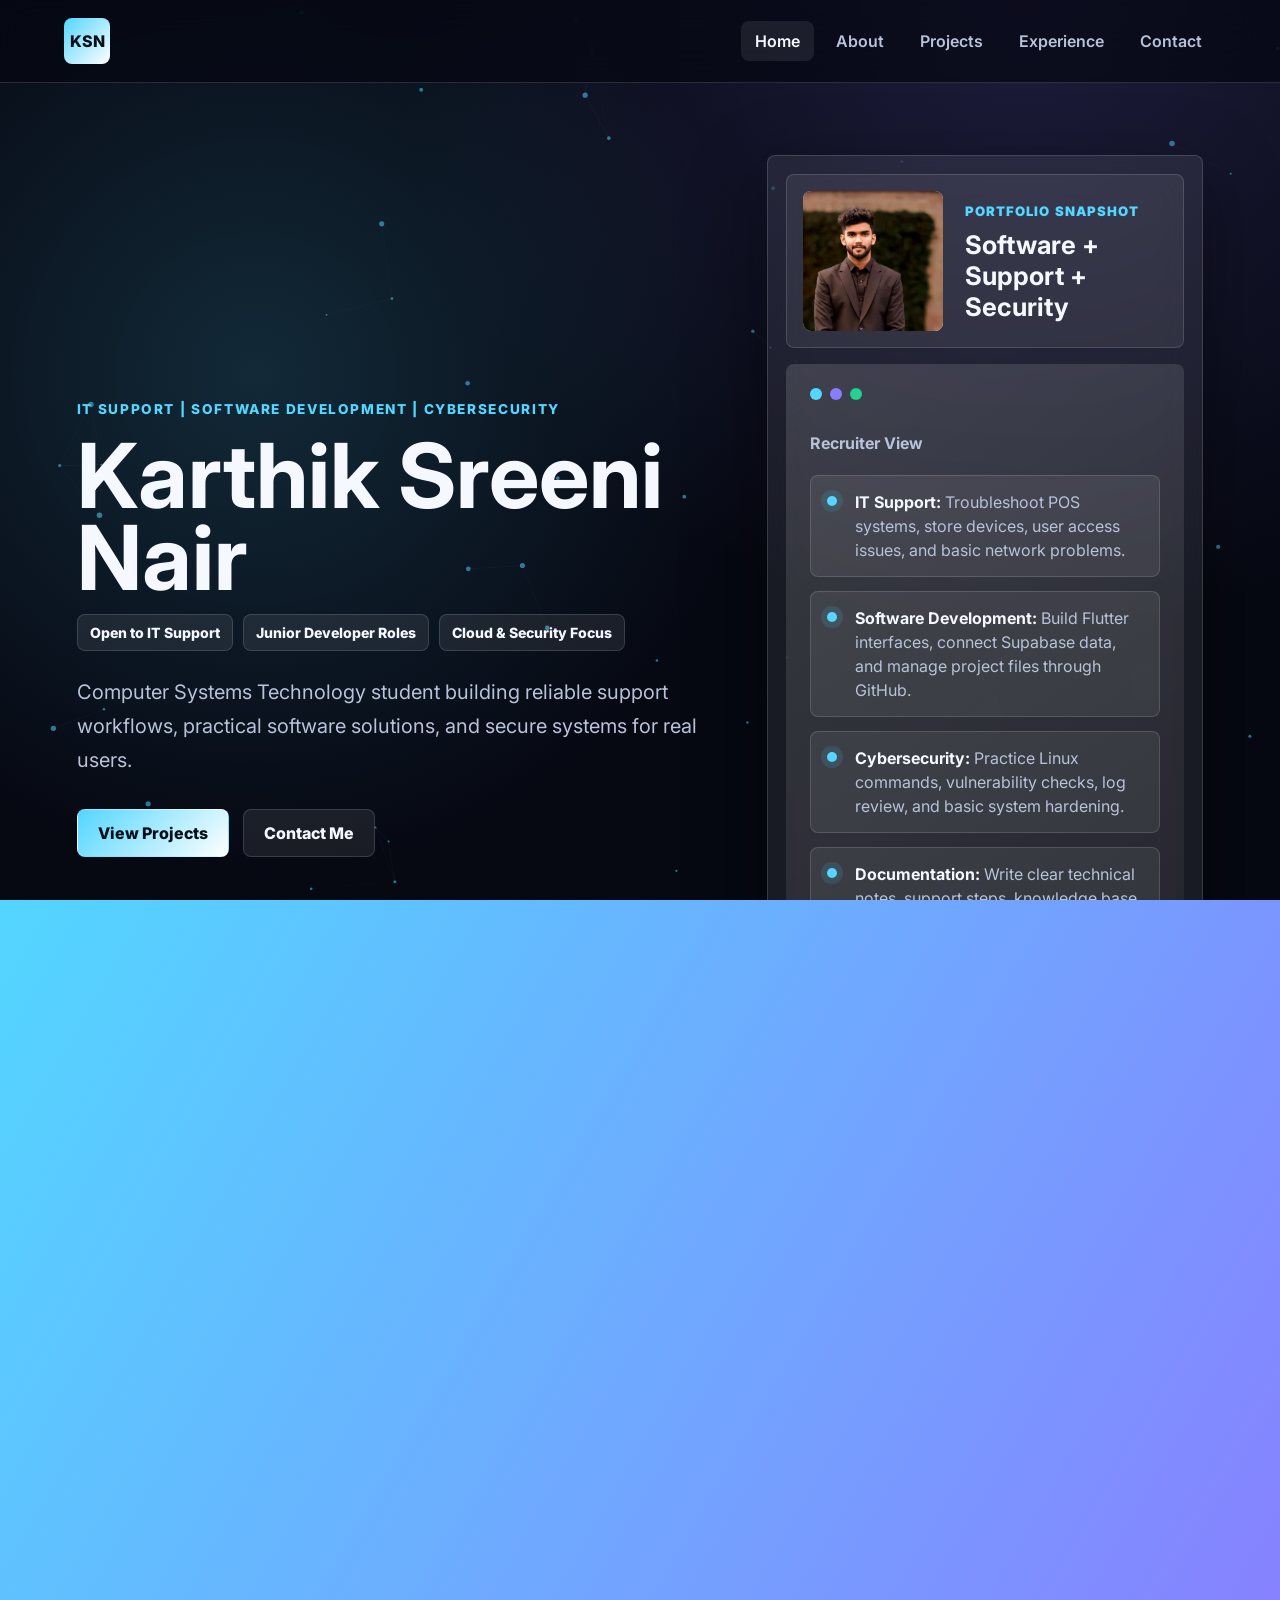
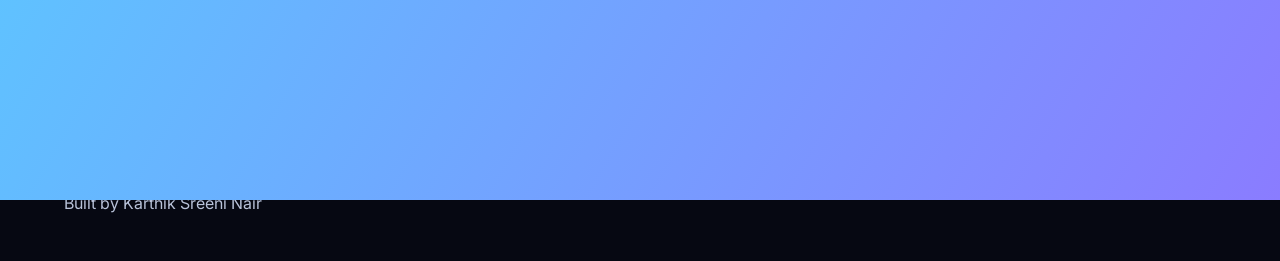
==== commit 7ba27542: "Add files via upload" ====
--- a/index.html
+++ b/index.html
@@ -103,6 +103,7 @@
     <p>Built by Karthik Sreeni Nair</p>
     <div>
       <a href="https://github.com/Krthk07">GitHub</a>
+      <a href="https://www.linkedin.com/in/karthik-sreeni-nair-b9597325b/">LinkedIn</a>
       <a href="mailto:karthik705030@gmail.com">Email</a>
     </div>
   </footer>
--- a/style.css
+++ b/style.css
@@ -516,6 +516,51 @@
   background: linear-gradient(135deg, rgba(83, 214, 255, 0.9), rgba(138, 124, 255, 0.5));
 }
 
+.image-visual {
+  position: relative;
+  min-height: 260px;
+  padding: 0;
+  background: rgba(255, 255, 255, 0.06);
+}
+
+.image-visual img {
+  position: absolute;
+  inset: 0;
+  width: 100%;
+  height: 100%;
+  object-fit: cover;
+  transform: scale(1.01);
+  transition: transform 0.7s ease, filter 0.7s ease;
+}
+
+.project-card:hover .image-visual img {
+  transform: scale(1.07);
+  filter: saturate(1.12) contrast(1.05);
+}
+
+.visual-glow,
+.visual-scan {
+  position: absolute;
+  pointer-events: none;
+}
+
+.visual-glow {
+  inset: auto -20% -35% 10%;
+  height: 130px;
+  background: linear-gradient(90deg, transparent, rgba(83, 214, 255, 0.42), transparent);
+  filter: blur(14px);
+  animation: scanLine 4.4s linear infinite;
+}
+
+.visual-scan {
+  inset: -20% auto -20% 18%;
+  width: 34px;
+  background: rgba(255, 255, 255, 0.28);
+  filter: blur(8px);
+  transform: rotate(16deg);
+  animation: projectScan 3.8s ease-in-out infinite;
+}
+
 .project-visual span {
   font-size: 4rem;
   font-weight: 800;
@@ -1020,6 +1065,15 @@
   50% {
     opacity: 1;
     transform: translateX(16px);
+  }
+}
+
+@keyframes projectScan {
+  from {
+    left: -15%;
+  }
+  to {
+    left: 115%;
   }
 }
 
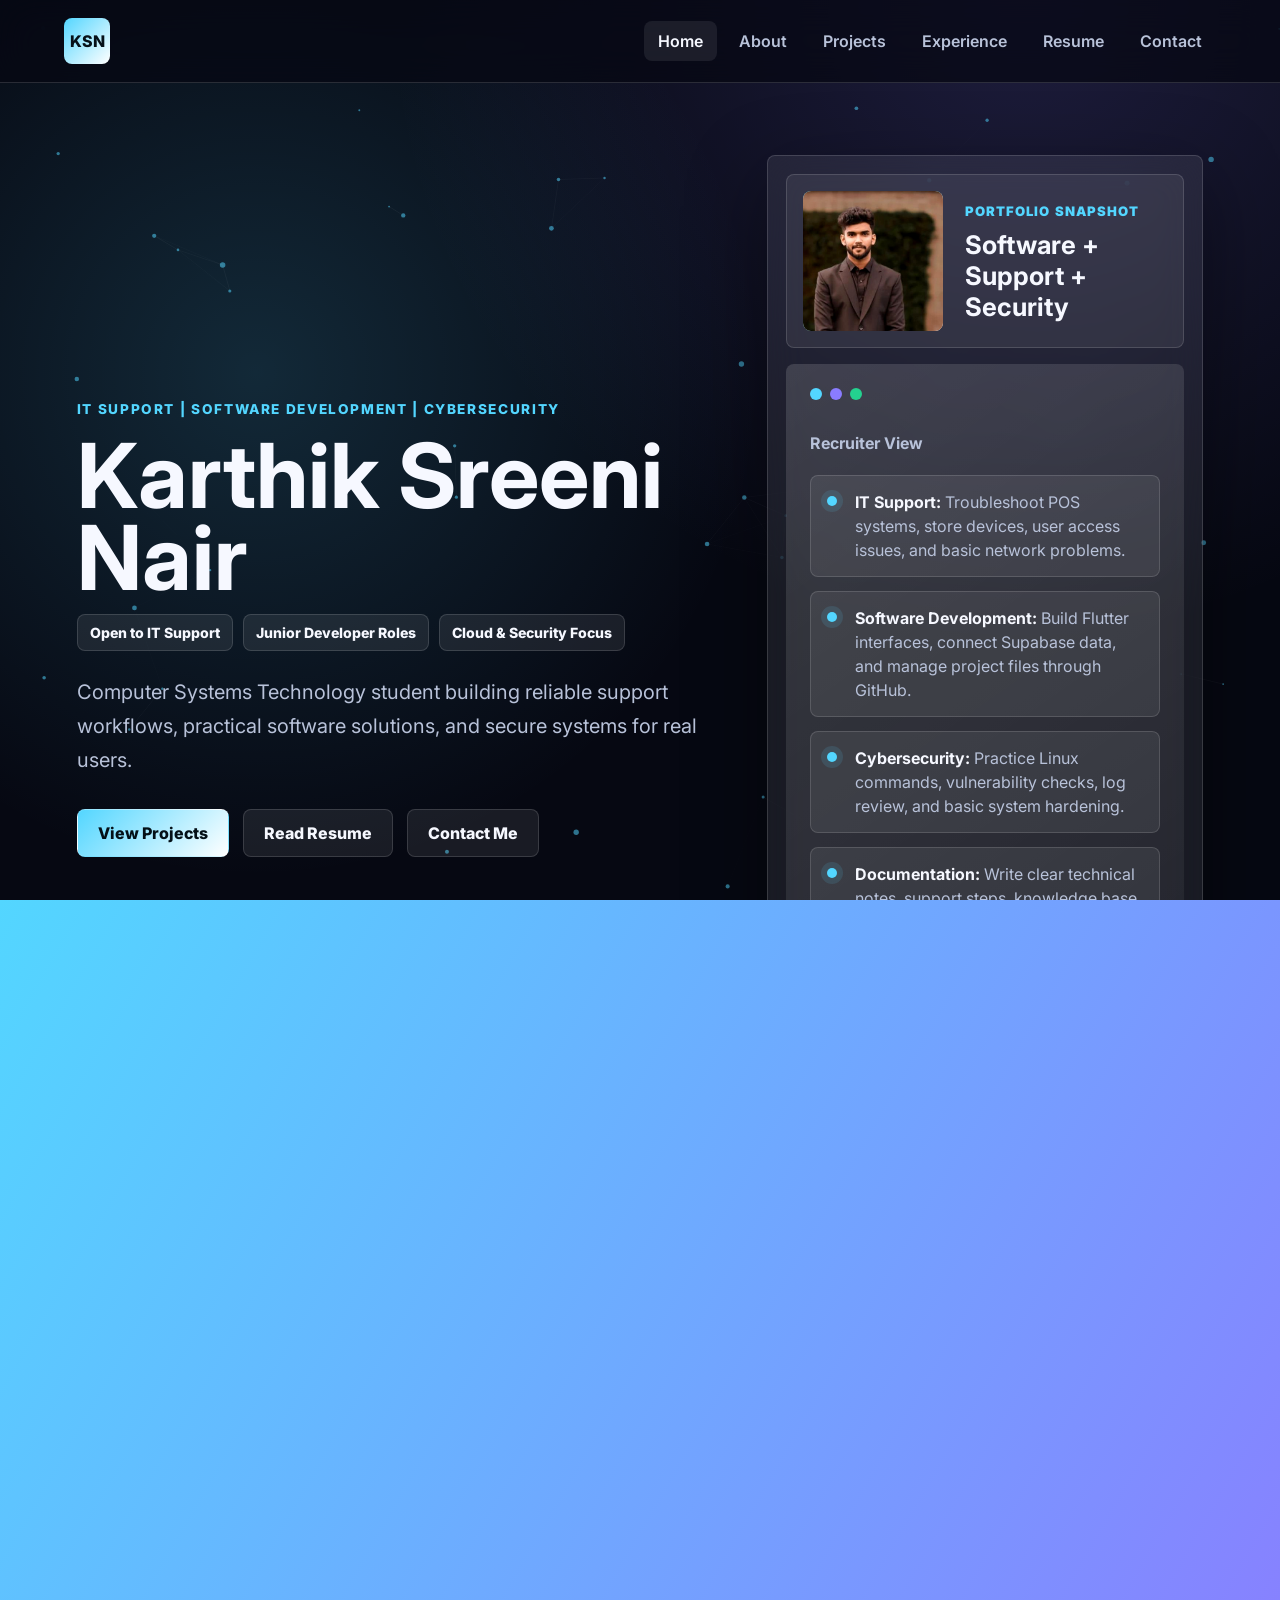
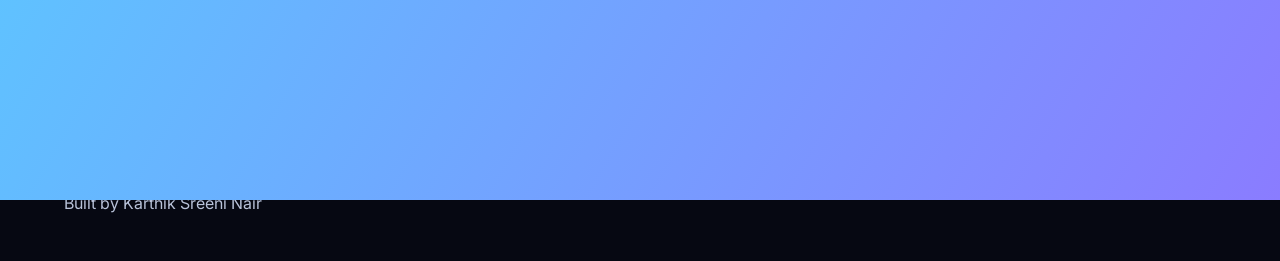
==== commit c25b33fb: "Add files via upload" ====
--- a/index.html
+++ b/index.html
@@ -21,6 +21,7 @@
       <a href="about.html">About</a>
       <a href="projects.html">Projects</a>
       <a href="experience.html">Experience</a>
+      <a href="resume.html">Resume</a>
       <a href="contact.html">Contact</a>
     </nav>
   </header>
@@ -41,6 +42,7 @@
         </p>
         <div class="hero-actions">
           <a class="btn primary" href="projects.html">View Projects</a>
+          <a class="btn ghost" href="resume.html">Read Resume</a>
           <a class="btn ghost" href="contact.html">Contact Me</a>
         </div>
       </div>
--- a/style.css
+++ b/style.css
@@ -931,6 +931,181 @@
   color: var(--accent);
   font-weight: 800;
   word-break: break-word;
+}
+
+.contact-grid a span {
+  display: block;
+  margin-bottom: 7px;
+  color: var(--muted);
+  font-size: 0.76rem;
+  letter-spacing: 0.12em;
+  text-transform: uppercase;
+}
+
+.contact-layout,
+.resume-layout {
+  display: grid;
+  grid-template-columns: minmax(280px, 0.85fr) minmax(0, 1.15fr);
+  gap: 26px;
+  padding: 0 clamp(20px, 6vw, 92px) 90px;
+}
+
+.contact-layout .contact-hero {
+  margin: 0;
+}
+
+.contact-form {
+  display: grid;
+  gap: 20px;
+  padding: clamp(24px, 4vw, 42px);
+  border: 1px solid var(--line);
+  border-radius: 8px;
+  background: rgba(255, 255, 255, 0.08);
+  box-shadow: var(--shadow);
+  backdrop-filter: blur(20px);
+}
+
+.form-row {
+  display: grid;
+  grid-template-columns: repeat(2, minmax(0, 1fr));
+  gap: 18px;
+}
+
+.contact-form label {
+  display: grid;
+  gap: 10px;
+  color: var(--muted);
+  font-size: 0.78rem;
+  font-weight: 900;
+  letter-spacing: 0.12em;
+  text-transform: uppercase;
+}
+
+.contact-form input,
+.contact-form textarea {
+  width: 100%;
+  border: 1px solid var(--line);
+  border-radius: 8px;
+  padding: 17px 18px;
+  color: var(--text);
+  background: rgba(6, 8, 18, 0.52);
+  font: inherit;
+  outline: none;
+  transition: border-color 0.2s ease, box-shadow 0.2s ease;
+}
+
+.contact-form textarea {
+  min-height: 170px;
+  resize: vertical;
+}
+
+.contact-form input:focus,
+.contact-form textarea:focus {
+  border-color: rgba(83, 214, 255, 0.9);
+  box-shadow: 0 0 0 4px rgba(83, 214, 255, 0.12);
+}
+
+.form-submit {
+  width: 100%;
+  border: 0;
+  cursor: pointer;
+  font-size: 0.92rem;
+  letter-spacing: 0.08em;
+  text-transform: uppercase;
+}
+
+.form-note {
+  margin: 0;
+  font-size: 0.9rem;
+}
+
+.resume-card,
+.resume-details article {
+  border: 1px solid var(--line);
+  border-radius: 8px;
+  background: var(--panel);
+  box-shadow: var(--shadow);
+  backdrop-filter: blur(20px);
+}
+
+.resume-card {
+  padding: 18px;
+  align-self: start;
+}
+
+.resume-paper {
+  min-height: 610px;
+  padding: 34px;
+  border-radius: 8px;
+  color: #061018;
+  background: linear-gradient(180deg, #ffffff 0 28%, #151515 28% 100%);
+}
+
+.resume-paper h2 {
+  color: #061018;
+  margin-bottom: 8px;
+}
+
+.resume-paper p {
+  color: #435063;
+  margin-bottom: 70px;
+  font-weight: 700;
+  letter-spacing: 0.08em;
+  text-transform: uppercase;
+}
+
+.paper-line {
+  width: 82%;
+  height: 8px;
+  margin: 18px 0;
+  border-radius: 999px;
+  background: rgba(255, 255, 255, 0.16);
+}
+
+.paper-line.short {
+  width: 24%;
+  background: rgba(255, 255, 255, 0.92);
+}
+
+.paper-line.medium {
+  width: 62%;
+}
+
+.resume-details {
+  display: grid;
+  gap: 18px;
+}
+
+.resume-details article {
+  padding: 24px;
+}
+
+.resume-tags {
+  display: flex;
+  flex-wrap: wrap;
+  gap: 10px;
+}
+
+.resume-tags span {
+  padding: 9px 12px;
+  border: 1px solid var(--line);
+  border-radius: 8px;
+  color: var(--text);
+  background: var(--panel-strong);
+  font-weight: 800;
+}
+
+.resume-list {
+  display: grid;
+  gap: 12px;
+  margin: 0;
+  padding-left: 20px;
+  color: var(--muted);
+  line-height: 1.65;
+}
+
+.resume-list strong {
+  color: var(--text);
 }
 
 .site-footer {
@@ -1107,7 +1282,10 @@
   .hero,
   .split-section,
   .project-grid,
-  .section-grid {
+  .section-grid,
+  .contact-layout,
+  .resume-layout,
+  .form-row {
     grid-template-columns: 1fr;
   }
 
